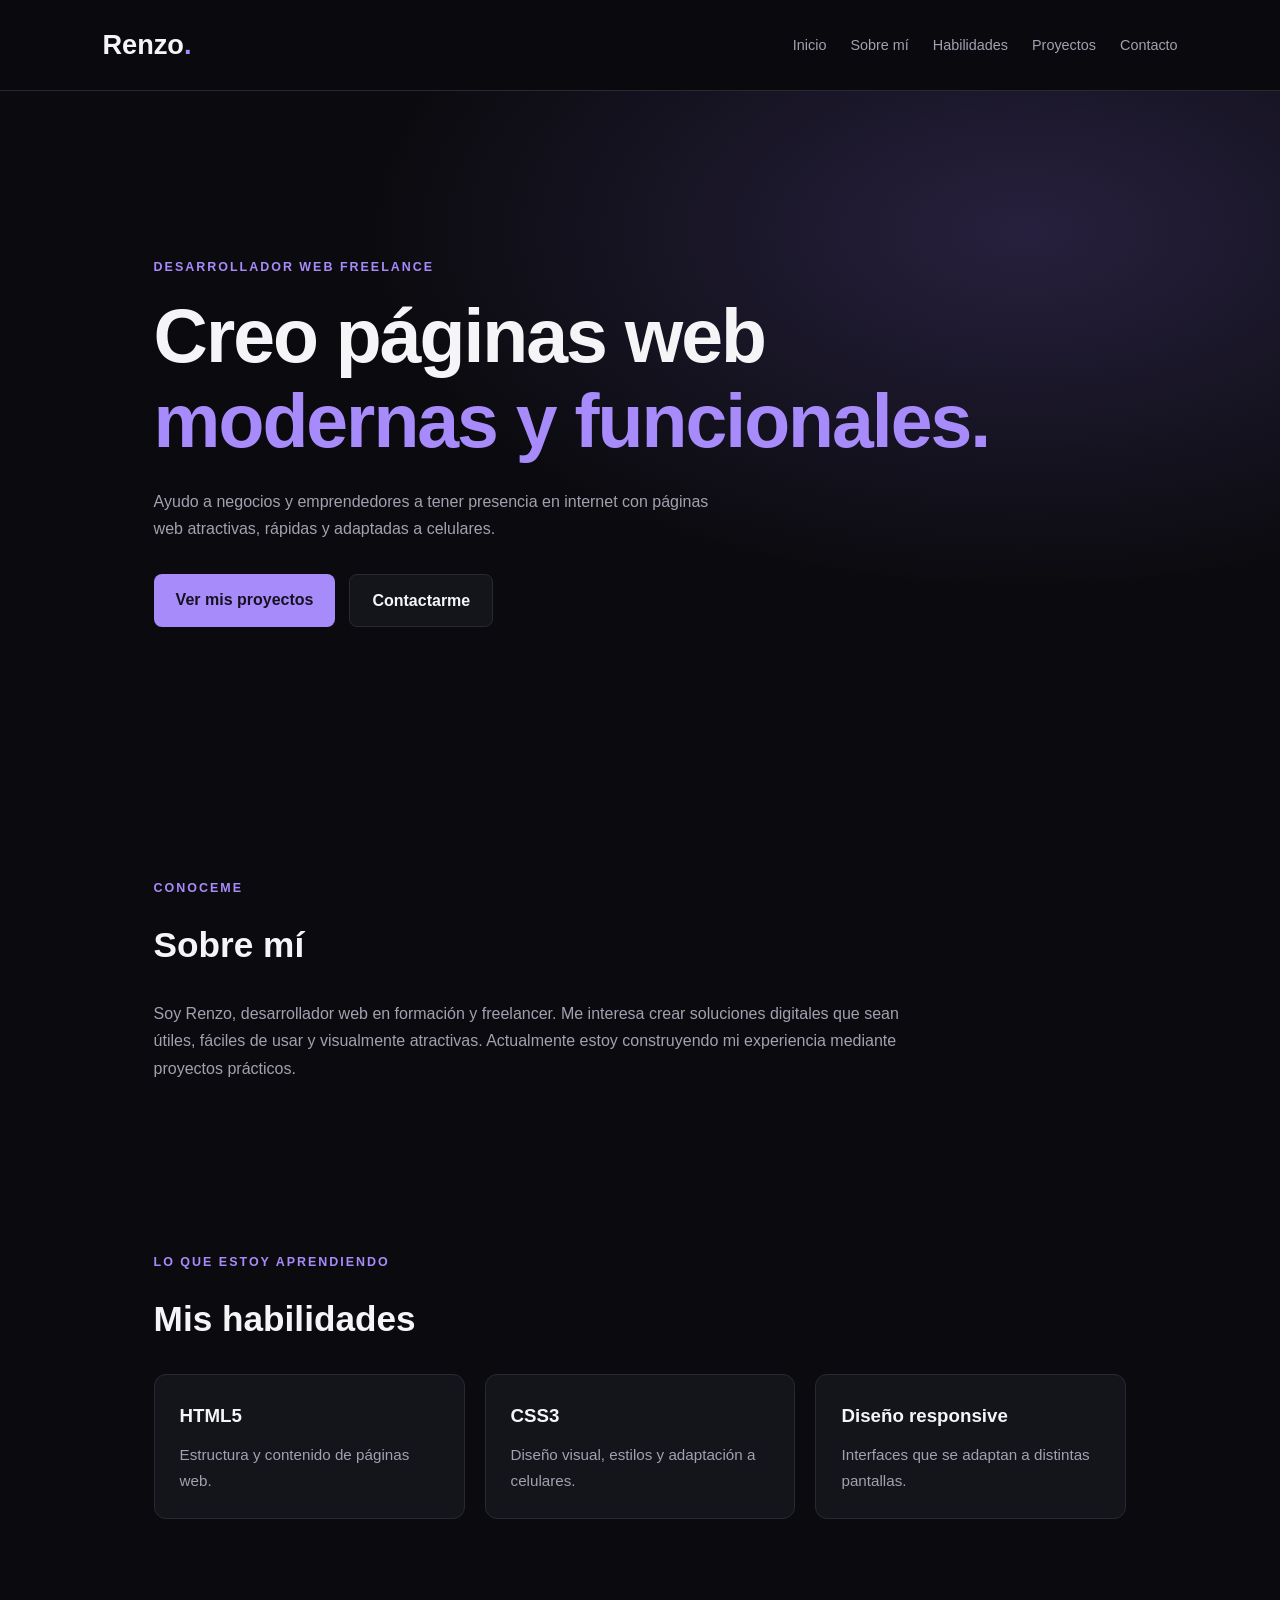
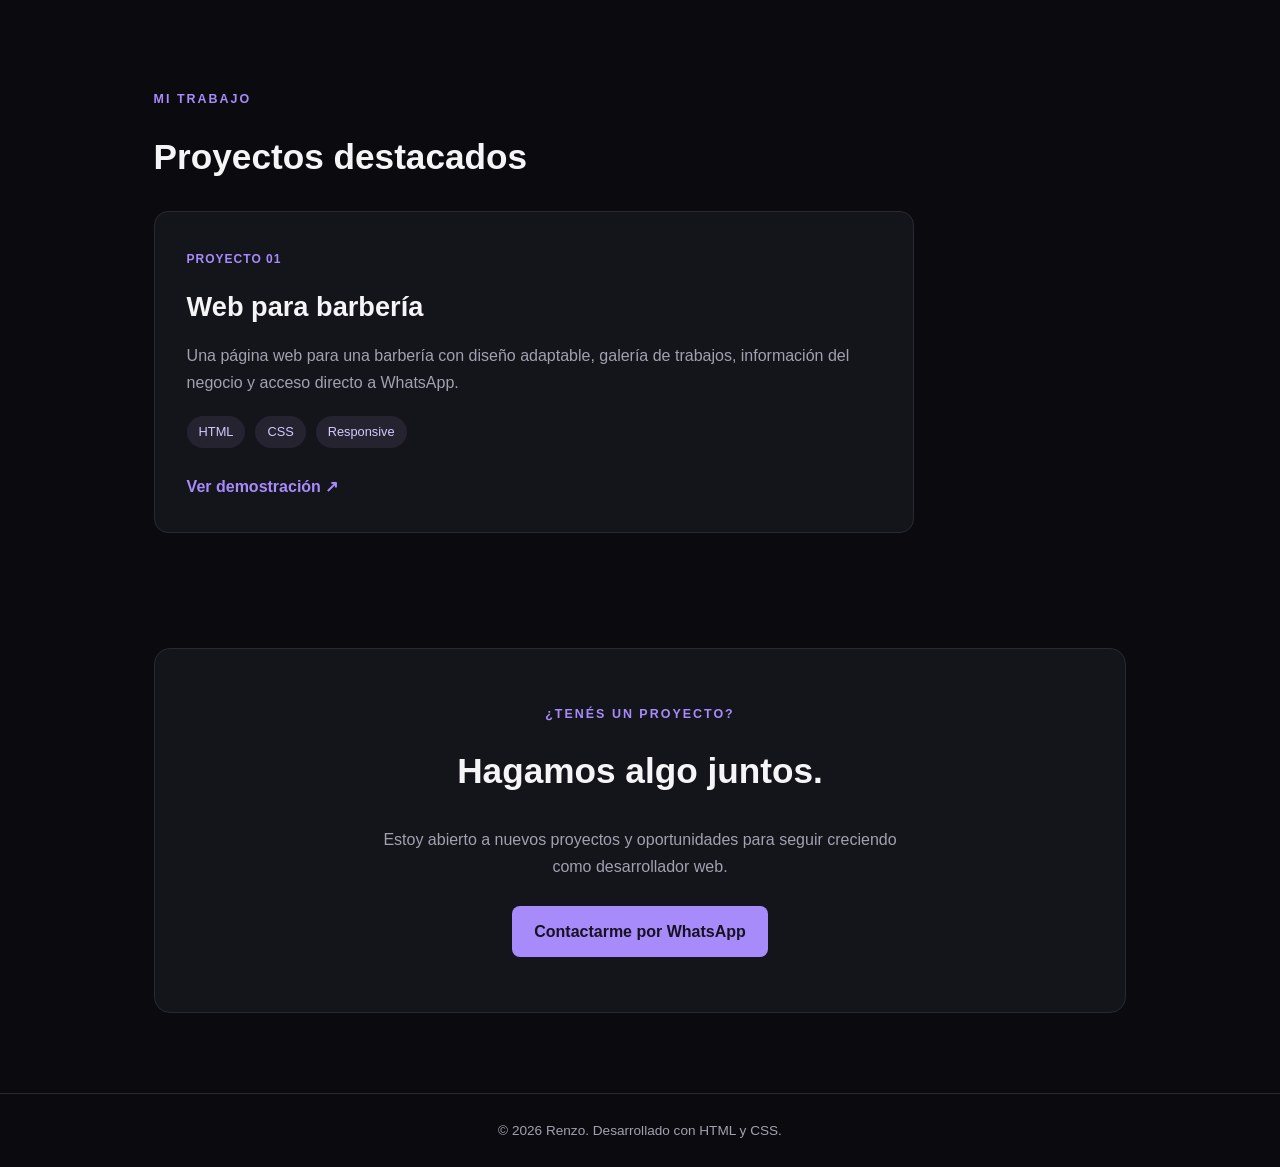
==== index.html @ 4cafae53 "Rename intex.html to index.html" ====
<!DOCTYPE html>
<html lang="es">
<head>
    <meta charset="UTF-8">
    <meta name="viewport" content="width=device-width, initial-scale=1.0">
    <meta name="description" content="Portfolio de Renzo, desarrollador web freelance. Diseño y desarrollo de páginas web modernas.">
    <title>Renzo | Desarrollador Web</title>
    <link rel="stylesheet" href="styles.css">
</head>
<body>

    <header class="header">
        <a href="#inicio" class="logo">Renzo<span>.</span></a>

        <nav>
            <a href="#inicio">Inicio</a>
            <a href="#sobre-mi">Sobre mí</a>
            <a href="#habilidades">Habilidades</a>
            <a href="#proyectos">Proyectos</a>
            <a href="#contacto">Contacto</a>
        </nav>
    </header>

    <main>
        <section class="hero" id="inicio">
            <p class="etiqueta">DESARROLLADOR WEB FREELANCE</p>

            <h1>Creo páginas web<br>
                <span>modernas y funcionales.</span>
            </h1>

            <p class="descripcion">
                Ayudo a negocios y emprendedores a tener presencia
                en internet con páginas web atractivas, rápidas y
                adaptadas a celulares.
            </p>

            <div class="botones">
                <a href="#proyectos" class="btn principal">
                    Ver mis proyectos
                </a>

                <a href="#contacto" class="btn secundario">
                    Contactarme
                </a>
            </div>
        </section>

        <section class="seccion" id="sobre-mi">
            <p class="etiqueta">CONOCEME</p>
            <h2>Sobre mí</h2>

            <p class="texto">
                Soy Renzo, desarrollador web en formación y
                freelancer. Me interesa crear soluciones digitales
                que sean útiles, fáciles de usar y visualmente
                atractivas. Actualmente estoy construyendo mi
                experiencia mediante proyectos prácticos.
            </p>
        </section>

        <section class="seccion" id="habilidades">
            <p class="etiqueta">LO QUE ESTOY APRENDIENDO</p>
            <h2>Mis habilidades</h2>

            <div class="habilidades">
                <article class="tarjeta">
                    <h3>HTML5</h3>
                    <p>Estructura y contenido de páginas web.</p>
                </article>

                <article class="tarjeta">
                    <h3>CSS3</h3>
                    <p>Diseño visual, estilos y adaptación a celulares.</p>
                </article>

                <article class="tarjeta">
                    <h3>Diseño responsive</h3>
                    <p>Interfaces que se adaptan a distintas pantallas.</p>
                </article>
            </div>
        </section>

        <section class="seccion" id="proyectos">
            <p class="etiqueta">MI TRABAJO</p>
            <h2>Proyectos destacados</h2>

            <article class="proyecto">
                <div class="proyecto-info">
                    <span class="numero">PROYECTO 01</span>
                    <h3>Web para barbería</h3>

                    <p>
                        Una página web para una barbería con diseño
                        adaptable, galería de trabajos, información
                        del negocio y acceso directo a WhatsApp.
                    </p>

                    <div class="tecnologias">
                        <span>HTML</span>
                        <span>CSS</span>
                        <span>Responsive</span>
                    </div>

                    <a
                        href="https://srviviani.github.io/barberia-demo/"
                        target="_blank"
                        rel="noopener noreferrer"
                        class="enlace-proyecto"
                    >
                        Ver demostración ↗
                    </a>
                </div>
            </article>
        </section>

        <section class="contacto" id="contacto">
            <p class="etiqueta">¿TENÉS UN PROYECTO?</p>
            <h2>Hagamos algo juntos.</h2>

            <p>
                Estoy abierto a nuevos proyectos y oportunidades
                para seguir creciendo como desarrollador web.
            </p>

            <a
                href="https://wa.me/TU_NUMERO"
                class="btn principal"
                target="_blank"
                rel="noopener noreferrer"
            >
                Contactarme por WhatsApp
            </a>
        </section>
    </main>

    <footer>
        <p>© 2026 Renzo. Desarrollado con HTML y CSS.</p>
    </footer>

</body>
</html>
---- styles.css ----
/* CONFIGURACIÓN GENERAL */
:root {
    --fondo: #0b0b0f;
    --superficie: #14141b;
    --borde: #292933;
    --texto: #f5f5f7;
    --secundario: #a1a1b0;
    --acento: #a78bfa;
}

* {
    margin: 0;
    padding: 0;
    box-sizing: border-box;
}

html {
    scroll-behavior: smooth;
    scroll-padding-top: 90px;
}

body {
    font-family: Arial, Helvetica, sans-serif;
    background: var(--fondo);
    color: var(--texto);
    line-height: 1.7;
}

a {
    color: inherit;
    text-decoration: none;
}

/* ENCABEZADO */
.header {
    display: flex;
    justify-content: space-between;
    align-items: center;
    padding: 22px 8%;
    border-bottom: 1px solid var(--borde);
    background: rgba(11, 11, 15, 0.95);
    position: sticky;
    top: 0;
    z-index: 10;
}

.logo {
    font-size: 1.7rem;
    font-weight: 800;
}

.logo span {
    color: var(--acento);
}

nav {
    display: flex;
    gap: 24px;
}

nav a {
    color: var(--secundario);
    font-size: 0.9rem;
    transition: color 0.2s;
}

nav a:hover {
    color: var(--acento);
}

/* PRESENTACIÓN */
.hero {
    min-height: 78vh;
    display: flex;
    flex-direction: column;
    justify-content: center;
    align-items: flex-start;
    padding: 100px 12%;
    background:
        radial-gradient(
            ellipse at 80% 20%,
            #27203e 0%,
            transparent 45%
        );
}

.etiqueta {
    color: var(--acento);
    font-size: 0.78rem;
    font-weight: bold;
    letter-spacing: 2px;
    margin-bottom: 16px;
}

.hero h1 {
    font-size: clamp(2.5rem, 6vw, 4.7rem);
    line-height: 1.12;
    letter-spacing: -2px;
    margin-bottom: 25px;
}

.hero h1 span {
    color: var(--acento);
}

.descripcion {
    color: var(--secundario);
    max-width: 570px;
    margin-bottom: 32px;
}

/* BOTONES */
.botones {
    display: flex;
    flex-wrap: wrap;
    gap: 14px;
}

.btn {
    display: inline-block;
    padding: 12px 22px;
    border-radius: 8px;
    font-weight: bold;
    transition: transform 0.2s, background 0.2s;
}

.btn:hover {
    transform: translateY(-3px);
}

.principal {
    background: var(--acento);
    color: #171222;
}

.principal:hover {
    background: #b9a5ff;
}

.secundario {
    border: 1px solid var(--borde);
    background: var(--superficie);
}

/* SECCIONES */
.seccion {
    padding: 85px 12%;
}

.seccion h2,
.contacto h2 {
    font-size: 2.2rem;
    margin-bottom: 25px;
}

.texto {
    color: var(--secundario);
    max-width: 760px;
}

/* HABILIDADES */
.habilidades {
    display: grid;
    grid-template-columns: repeat(3, minmax(0, 1fr));
    gap: 20px;
}

.tarjeta {
    background: var(--superficie);
    border: 1px solid var(--borde);
    border-radius: 12px;
    padding: 25px;
    transition: border-color 0.2s, transform 0.2s;
}

.tarjeta:hover {
    border-color: var(--acento);
    transform: translateY(-4px);
}

.tarjeta h3 {
    margin-bottom: 10px;
}

.tarjeta p {
    color: var(--secundario);
    font-size: 0.95rem;
}

/* PROYECTO */
.proyecto {
    background: var(--superficie);
    border: 1px solid var(--borde);
    border-radius: 14px;
    overflow: hidden;
    max-width: 760px;
}

.proyecto-info {
    padding: 32px;
}

.numero {
    color: var(--acento);
    font-size: 0.75rem;
    letter-spacing: 1px;
    font-weight: bold;
}

.proyecto h3 {
    font-size: 1.7rem;
    margin: 12px 0;
}

.proyecto p {
    color: var(--secundario);
    margin-bottom: 20px;
}

.tecnologias {
    display: flex;
    flex-wrap: wrap;
    gap: 10px;
    margin-bottom: 25px;
}

.tecnologias span {
    padding: 5px 12px;
    background: #252330;
    border-radius: 20px;
    color: #d4c8ff;
    font-size: 0.8rem;
}

.enlace-proyecto {
    color: var(--acento);
    font-weight: bold;
}

.enlace-proyecto:hover {
    text-decoration: underline;
}

/* CONTACTO */
.contacto {
    margin: 30px 12% 80px;
    padding: 55px 35px;
    text-align: center;
    border: 1px solid var(--borde);
    border-radius: 16px;
    background: var(--superficie);
}

.contacto p:not(.etiqueta) {
    color: var(--secundario);
    max-width: 550px;
    margin: 0 auto 25px;
}

/* PIE DE PÁGINA */
footer {
    text-align: center;
    padding: 25px;
    border-top: 1px solid var(--borde);
    color: var(--secundario);
    font-size: 0.85rem;
}

/* ADAPTACIÓN A CELULARES */
@media (max-width: 760px) {
    .header {
        flex-direction: column;
        gap: 15px;
        padding: 18px 5%;
    }

    nav {
        justify-content: center;
        flex-wrap: wrap;
        gap: 12px 18px;
    }

    nav a {
        font-size: 0.82rem;
    }

    .hero {
        min-height: 70vh;
        padding: 75px 7%;
    }

    .hero h1 {
        letter-spacing: -1px;
    }

    .seccion {
        padding: 65px 7%;
    }

    .habilidades {
        grid-template-columns: 1fr;
    }

    .contacto {
        margin: 20px 5% 55px;
        padding: 40px 20px;
    }
}
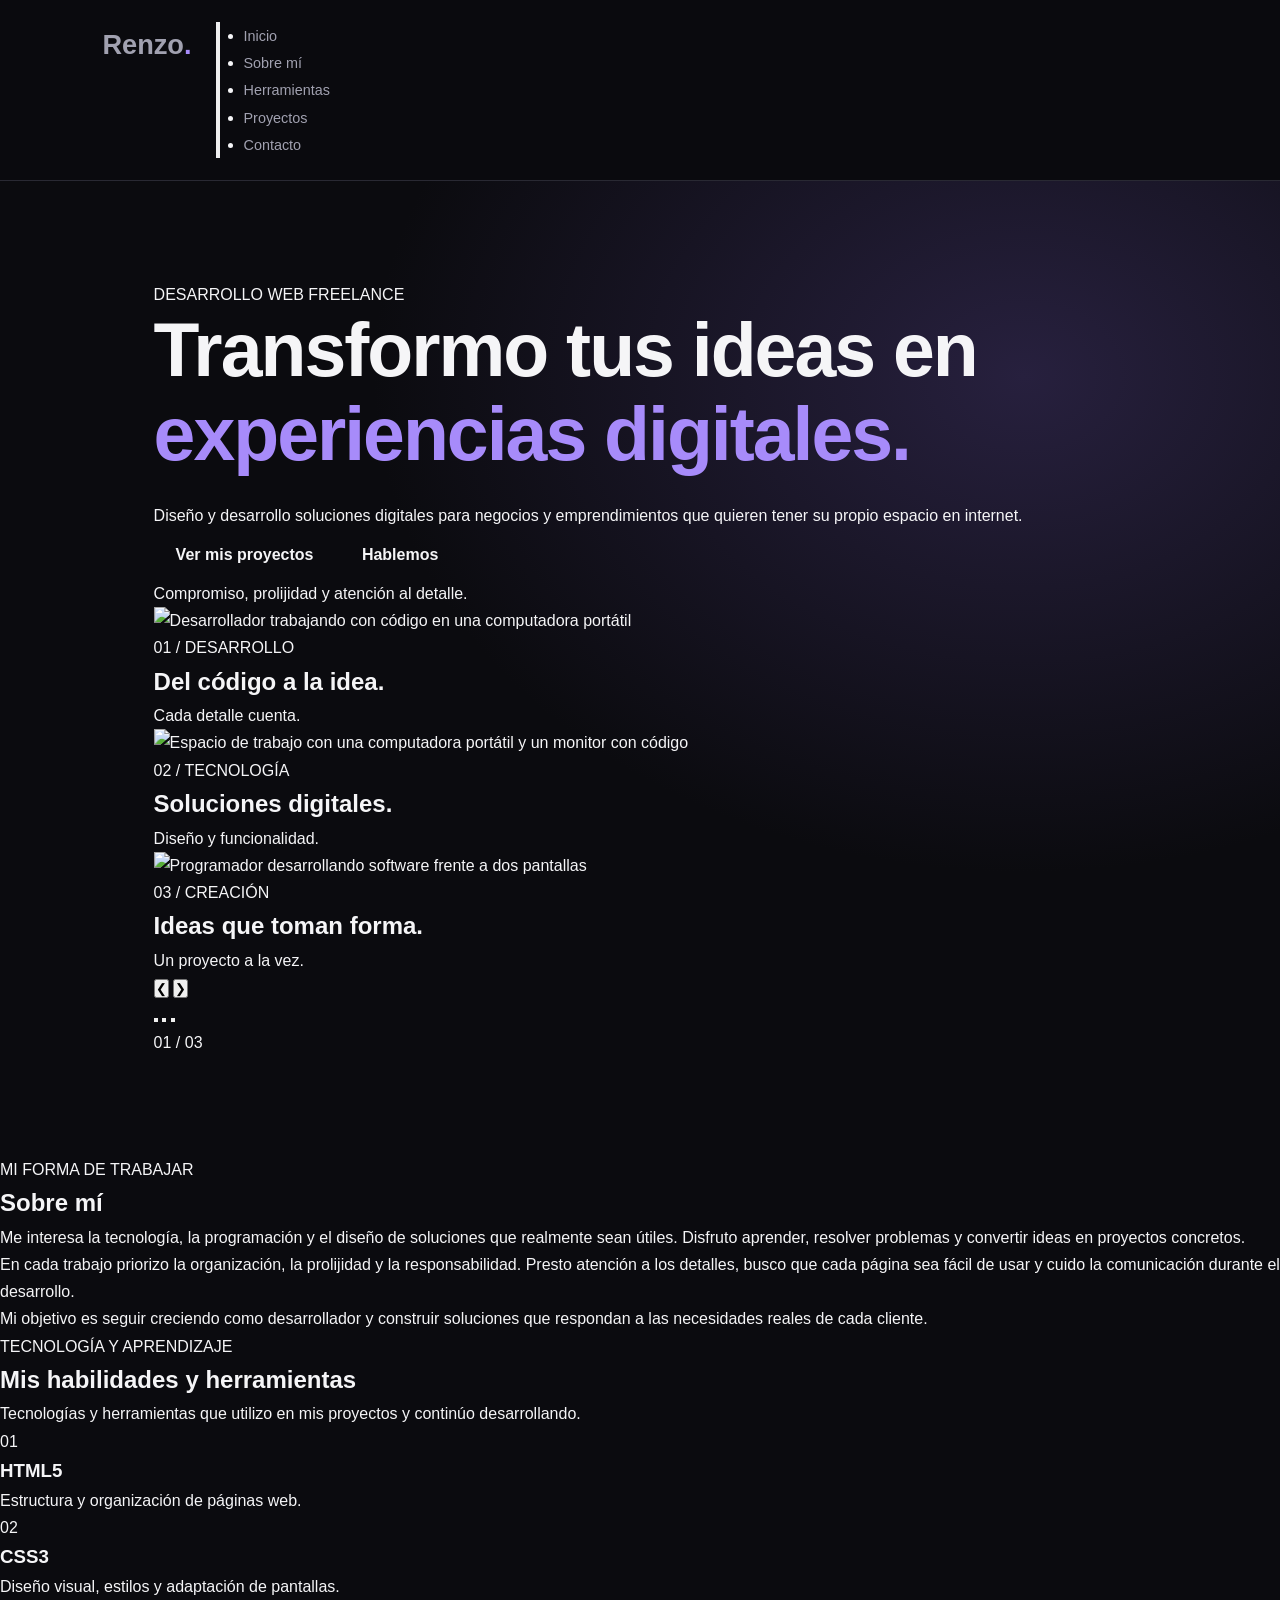
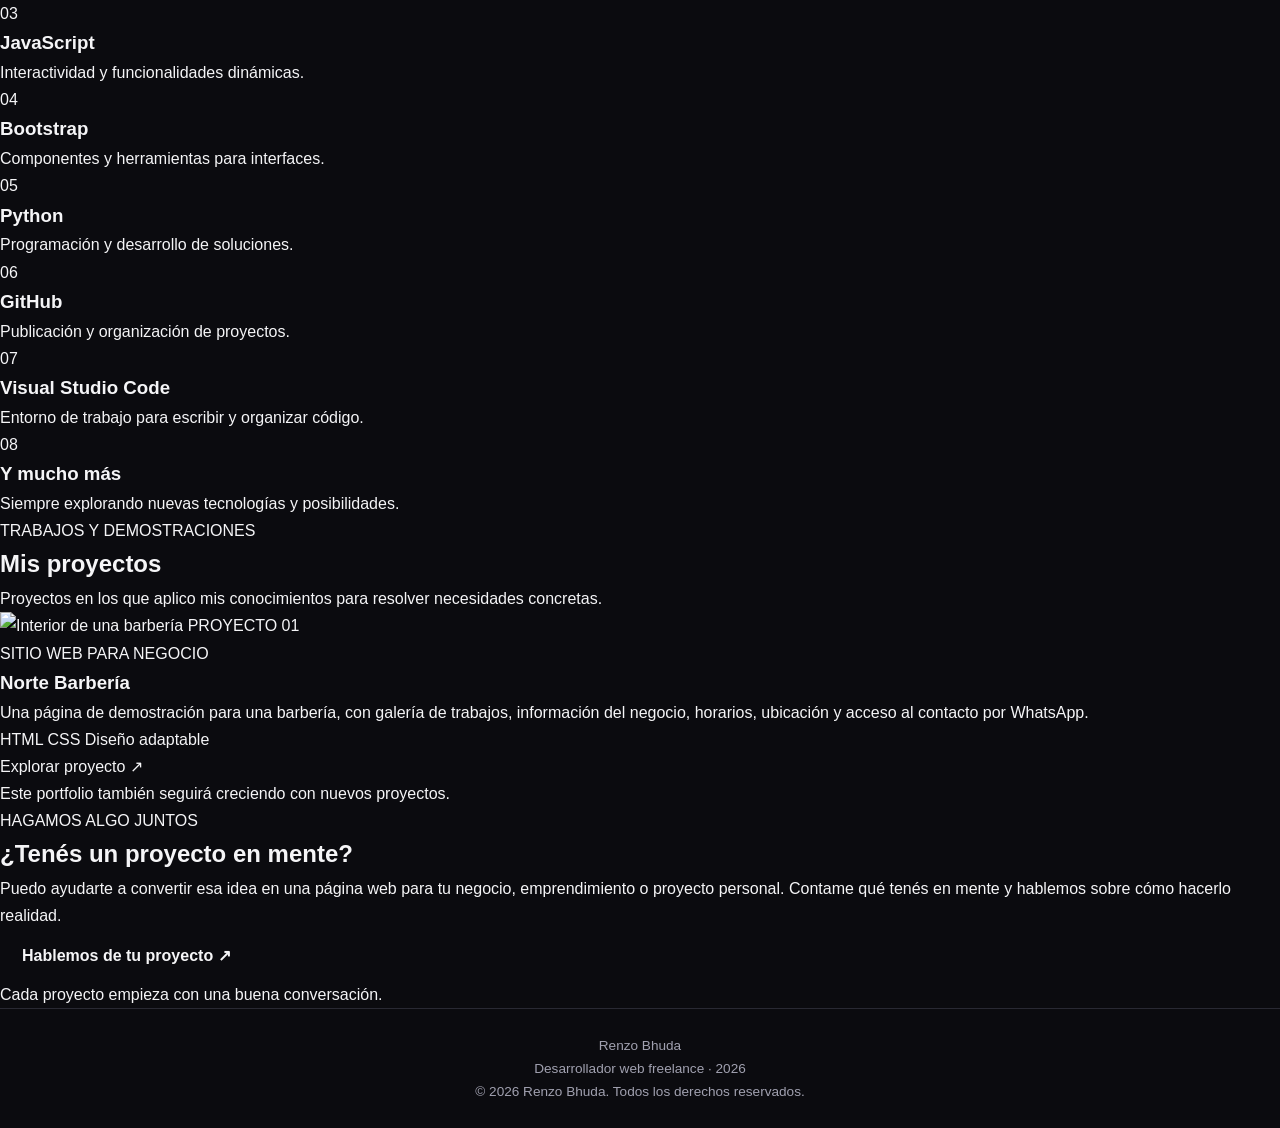
==== commit 11a9ab76: "Revamp portfolio webpage structure and content Updated the structure and content of the portfolio we" ====
--- a/index.html
+++ b/index.html
@@ -1,141 +1,412 @@
- <!DOCTYPE html>
+<!DOCTYPE html>
 <html lang="es">
 <head>
     <meta charset="UTF-8">
     <meta name="viewport" content="width=device-width, initial-scale=1.0">
-    <meta name="description" content="Portfolio de Renzo, desarrollador web freelance. Diseño y desarrollo de páginas web modernas.">
-    <title>Renzo | Desarrollador Web</title>
+
+    <meta name="description" content="Desarrollo web freelance: sitios modernos, funcionales y adaptables para negocios y emprendimientos.">
+
+    <meta name="theme-color" content="#0d1117">
+
+    <title>Renzo. | Desarrollo Web</title>
+
     <link rel="stylesheet" href="styles.css">
+    <script src="script.js" defer></script>
 </head>
+
 <body>
 
+    <!-- ENCABEZADO -->
     <header class="header">
-        <a href="#inicio" class="logo">Renzo<span>.</span></a>
-
-        <nav>
-            <a href="#inicio">Inicio</a>
-            <a href="#sobre-mi">Sobre mí</a>
-            <a href="#habilidades">Habilidades</a>
-            <a href="#proyectos">Proyectos</a>
-            <a href="#contacto">Contacto</a>
+        <nav class="navbar container" aria-label="Navegación principal">
+
+            <a href="#inicio" class="logo" aria-label="Ir al inicio">
+                Renzo<span>.</span>
+            </a>
+
+            <button
+                class="menu-toggle"
+                id="menu-toggle"
+                type="button"
+                aria-label="Abrir menú"
+                aria-expanded="false"
+                aria-controls="nav-links"
+            >
+                <span></span>
+                <span></span>
+                <span></span>
+            </button>
+
+            <ul class="nav-links" id="nav-links">
+                <li><a href="#inicio">Inicio</a></li>
+                <li><a href="#sobre-mi">Sobre mí</a></li>
+                <li><a href="#habilidades">Herramientas</a></li>
+                <li><a href="#proyectos">Proyectos</a></li>
+                <li><a href="#contacto">Contacto</a></li>
+            </ul>
+
         </nav>
     </header>
 
     <main>
-        <section class="hero" id="inicio">
-            <p class="etiqueta">DESARROLLADOR WEB FREELANCE</p>
-
-            <h1>Creo páginas web<br>
-                <span>modernas y funcionales.</span>
-            </h1>
-
-            <p class="descripcion">
-                Ayudo a negocios y emprendedores a tener presencia
-                en internet con páginas web atractivas, rápidas y
-                adaptadas a celulares.
-            </p>
-
-            <div class="botones">
-                <a href="#proyectos" class="btn principal">
-                    Ver mis proyectos
+
+        <!-- PRESENTACIÓN -->
+        <section class="hero container" id="inicio">
+
+            <div class="hero-content">
+                <p class="eyebrow">DESARROLLO WEB FREELANCE</p>
+
+                <h1>
+                    Transformo tus ideas
+                    en <span>experiencias digitales.</span>
+                </h1>
+
+                <p class="hero-description">
+                    Diseño y desarrollo soluciones digitales para
+                    negocios y emprendimientos que quieren tener
+                    su propio espacio en internet.
+                </p>
+
+                <div class="hero-buttons">
+                    <a href="#proyectos" class="btn btn-primary">
+                        Ver mis proyectos
+                    </a>
+
+                    <a href="#contacto" class="btn btn-secondary">
+                        Hablemos
+                    </a>
+                </div>
+
+                <div class="hero-note">
+                    <span class="status-dot"></span>
+                    Compromiso, prolijidad y atención al detalle.
+                </div>
+            </div>
+
+            <!-- CARRUSEL DE PROGRAMACIÓN -->
+            <div
+                class="hero-carousel"
+                id="hero-carousel"
+                role="region"
+                aria-label="Galería de imágenes de desarrollo"
+                aria-roledescription="carrusel"
+            >
+
+                <div class="carousel-track">
+
+                    <article class="carousel-slide is-active">
+                        <img
+                            src="https://www.aixiamo.com/assets/static/images/geo-editorial/codex-workflow-editorial-photo-20260716.webp"
+                            alt="Desarrollador trabajando con código en una computadora portátil"
+                            fetchpriority="high"
+                        >
+
+                        <div class="slide-overlay">
+                            <span class="slide-label">01 / DESARROLLO</span>
+                            <h2>Del código a la idea.</h2>
+                            <p>Cada detalle cuenta.</p>
+                        </div>
+                    </article>
+
+                    <article class="carousel-slide">
+                        <img
+                            src="https://anadatech.com/assets/hero-slide-1.png"
+                            alt="Espacio de trabajo con una computadora portátil y un monitor con código"
+                            loading="lazy"
+                        >
+
+                        <div class="slide-overlay">
+                            <span class="slide-label">02 / TECNOLOGÍA</span>
+                            <h2>Soluciones digitales.</h2>
+                            <p>Diseño y funcionalidad.</p>
+                        </div>
+                    </article>
+
+                    <article class="carousel-slide">
+                        <img
+                            src="https://engineering-technology.brexa.com/img/hatasupo/development-engineer/img_dev_01.jpg"
+                            alt="Programador desarrollando software frente a dos pantallas"
+                            loading="lazy"
+                        >
+
+                        <div class="slide-overlay">
+                            <span class="slide-label">03 / CREACIÓN</span>
+                            <h2>Ideas que toman forma.</h2>
+                            <p>Un proyecto a la vez.</p>
+                        </div>
+                    </article>
+
+                </div>
+
+                <button
+                    class="carousel-arrow carousel-prev"
+                    type="button"
+                    aria-label="Imagen anterior"
+                >
+                    &#10094;
+                </button>
+
+                <button
+                    class="carousel-arrow carousel-next"
+                    type="button"
+                    aria-label="Imagen siguiente"
+                >
+                    &#10095;
+                </button>
+
+                <div class="carousel-bottom">
+                    <div
+                        class="carousel-dots"
+                        aria-label="Seleccionar imagen"
+                    >
+                        <button class="carousel-dot is-active"
+                            type="button"
+                            aria-label="Mostrar imagen 1"
+                            aria-current="true"></button>
+
+                        <button class="carousel-dot"
+                            type="button"
+                            aria-label="Mostrar imagen 2"></button>
+
+                        <button class="carousel-dot"
+                            type="button"
+                            aria-label="Mostrar imagen 3"></button>
+                    </div>
+
+                    <span class="carousel-counter" aria-live="polite">
+                        01 / 03
+                    </span>
+                </div>
+
+            </div>
+
+        </section>
+
+        <!-- SOBRE MÍ -->
+        <section class="section container" id="sobre-mi">
+
+            <div class="section-heading">
+                <p class="eyebrow">MI FORMA DE TRABAJAR</p>
+                <h2>Sobre mí</h2>
+            </div>
+
+            <div class="about-content">
+                <p>
+                    Me interesa la tecnología, la programación y el diseño
+                    de soluciones que realmente sean útiles. Disfruto
+                    aprender, resolver problemas y convertir ideas en
+                    proyectos concretos.
+                </p>
+
+                <p>
+                    En cada trabajo priorizo la organización, la prolijidad
+                    y la responsabilidad. Presto atención a los detalles,
+                    busco que cada página sea fácil de usar y cuido la
+                    comunicación durante el desarrollo.
+                </p>
+
+                <p>
+                    Mi objetivo es seguir creciendo como desarrollador
+                    y construir soluciones que respondan a las necesidades
+                    reales de cada cliente.
+                </p>
+            </div>
+
+        </section>
+
+        <!-- HABILIDADES Y HERRAMIENTAS -->
+        <section class="section section-alt" id="habilidades">
+
+            <div class="container">
+
+                <div class="section-heading">
+                    <p class="eyebrow">TECNOLOGÍA Y APRENDIZAJE</p>
+                    <h2>Mis habilidades y herramientas</h2>
+
+                    <p class="section-description">
+                        Tecnologías y herramientas que utilizo en mis
+                        proyectos y continúo desarrollando.
+                    </p>
+                </div>
+
+                <div class="skills-grid">
+
+                    <article class="skill-card">
+                        <span class="skill-number">01</span>
+                        <h3>HTML5</h3>
+                        <p>Estructura y organización de páginas web.</p>
+                    </article>
+
+                    <article class="skill-card">
+                        <span class="skill-number">02</span>
+                        <h3>CSS3</h3>
+                        <p>Diseño visual, estilos y adaptación de pantallas.</p>
+                    </article>
+
+                    <article class="skill-card">
+                        <span class="skill-number">03</span>
+                        <h3>JavaScript</h3>
+                        <p>Interactividad y funcionalidades dinámicas.</p>
+                    </article>
+
+                    <article class="skill-card">
+                        <span class="skill-number">04</span>
+                        <h3>Bootstrap</h3>
+                        <p>Componentes y herramientas para interfaces.</p>
+                    </article>
+
+                    <article class="skill-card">
+                        <span class="skill-number">05</span>
+                        <h3>Python</h3>
+                        <p>Programación y desarrollo de soluciones.</p>
+                    </article>
+
+                    <article class="skill-card">
+                        <span class="skill-number">06</span>
+                        <h3>GitHub</h3>
+                        <p>Publicación y organización de proyectos.</p>
+                    </article>
+
+                    <article class="skill-card">
+                        <span class="skill-number">07</span>
+                        <h3>Visual Studio Code</h3>
+                        <p>Entorno de trabajo para escribir y organizar código.</p>
+                    </article>
+
+                    <article class="skill-card skill-more">
+                        <span class="skill-number">08</span>
+                        <h3>Y mucho más</h3>
+                        <p>Siempre explorando nuevas tecnologías y posibilidades.</p>
+                    </article>
+
+                </div>
+
+            </div>
+
+        </section>
+
+        <!-- PROYECTOS -->
+        <section class="section container" id="proyectos">
+
+            <div class="section-heading">
+                <p class="eyebrow">TRABAJOS Y DEMOSTRACIONES</p>
+                <h2>Mis proyectos</h2>
+
+                <p class="section-description">
+                    Proyectos en los que aplico mis conocimientos
+                    para resolver necesidades concretas.
+                </p>
+            </div>
+
+            <article class="project-card">
+
+                <a
+                    class="project-image"
+                    href="https://srviviani.github.io/barberia-demo/"
+                    target="_blank"
+                    rel="noopener noreferrer"
+                    aria-label="Visitar el proyecto Norte Barbería"
+                >
+                    <img
+                        src="https://images.unsplash.com/photo-1503951914875-452162b0f3f1?auto=format&fit=crop&w=1200&q=85"
+                        alt="Interior de una barbería"
+                        loading="lazy"
+                    >
+
+                    <span class="project-image-label">
+                        PROYECTO 01
+                    </span>
                 </a>
 
-                <a href="#contacto" class="btn secundario">
-                    Contactarme
-                </a>
-            </div>
-        </section>
-
-        <section class="seccion" id="sobre-mi">
-            <p class="etiqueta">CONOCEME</p>
-            <h2>Sobre mí</h2>
-
-            <p class="texto">
-                Soy Renzo, desarrollador web en formación y
-                freelancer. Me interesa crear soluciones digitales
-                que sean útiles, fáciles de usar y visualmente
-                atractivas. Actualmente estoy construyendo mi
-                experiencia mediante proyectos prácticos.
-            </p>
-        </section>
-
-        <section class="seccion" id="habilidades">
-            <p class="etiqueta">LO QUE ESTOY APRENDIENDO</p>
-            <h2>Mis habilidades</h2>
-
-            <div class="habilidades">
-                <article class="tarjeta">
-                    <h3>HTML5</h3>
-                    <p>Estructura y contenido de páginas web.</p>
-                </article>
-
-                <article class="tarjeta">
-                    <h3>CSS3</h3>
-                    <p>Diseño visual, estilos y adaptación a celulares.</p>
-                </article>
-
-                <article class="tarjeta">
-                    <h3>Diseño responsive</h3>
-                    <p>Interfaces que se adaptan a distintas pantallas.</p>
-                </article>
-            </div>
-        </section>
-
-        <section class="seccion" id="proyectos">
-            <p class="etiqueta">MI TRABAJO</p>
-            <h2>Proyectos destacados</h2>
-
-            <article class="proyecto">
-                <div class="proyecto-info">
-                    <span class="numero">PROYECTO 01</span>
-                    <h3>Web para barbería</h3>
+                <div class="project-content">
+
+                    <p class="project-type">SITIO WEB PARA NEGOCIO</p>
+
+                    <h3>Norte Barbería</h3>
 
                     <p>
-                        Una página web para una barbería con diseño
-                        adaptable, galería de trabajos, información
-                        del negocio y acceso directo a WhatsApp.
+                        Una página de demostración para una barbería,
+                        con galería de trabajos, información del negocio,
+                        horarios, ubicación y acceso al contacto por WhatsApp.
                     </p>
 
-                    <div class="tecnologias">
+                    <div class="project-tags">
                         <span>HTML</span>
                         <span>CSS</span>
-                        <span>Responsive</span>
+                        <span>Diseño adaptable</span>
                     </div>
 
                     <a
+                        class="project-link"
                         href="https://srviviani.github.io/barberia-demo/"
                         target="_blank"
                         rel="noopener noreferrer"
-                        class="enlace-proyecto"
                     >
-                        Ver demostración ↗
+                        Explorar proyecto <span aria-hidden="true">↗</span>
                     </a>
-                </div>
+
+                </div>
+
             </article>
+
+            <p class="projects-note">
+                Este portfolio también seguirá creciendo con nuevos proyectos.
+            </p>
+
         </section>
 
-        <section class="contacto" id="contacto">
-            <p class="etiqueta">¿TENÉS UN PROYECTO?</p>
-            <h2>Hagamos algo juntos.</h2>
-
-            <p>
-                Estoy abierto a nuevos proyectos y oportunidades
-                para seguir creciendo como desarrollador web.
+        <!-- CONTACTO -->
+        <section class="section section-alt" id="contacto">
+
+            <div class="container contact-content">
+
+                <p class="eyebrow">HAGAMOS ALGO JUNTOS</p>
+
+                <h2>¿Tenés un proyecto en mente?</h2>
+
+                <p>
+                    Puedo ayudarte a convertir esa idea en una página web
+                    para tu negocio, emprendimiento o proyecto personal.
+                    Contame qué tenés en mente y hablemos sobre cómo hacerlo realidad.
+                </p>
+
+                <a
+                    class="btn btn-primary contact-button"
+                    href="https://wa.me/5493458415746"
+                    target="_blank"
+                    rel="noopener noreferrer"
+                >
+                    Hablemos de tu proyecto <span aria-hidden="true">↗</span>
+                </a>
+
+                <p class="contact-note">
+                    Cada proyecto empieza con una buena conversación.
+                </p>
+
+            </div>
+
+        </section>
+
+    </main>
+
+    <!-- PIE DE PÁGINA -->
+    <footer class="footer">
+
+        <div class="container footer-content">
+
+            <a href="#inicio" class="footer-brand">
+                Renzo Bhuda
+            </a>
+
+            <p>Desarrollador web freelance · 2026</p>
+
+            <p class="copyright">
+                © <span id="current-year">2026</span>
+                Renzo Bhuda. Todos los derechos reservados.
             </p>
 
-            <a
-                href="https://wa.me/TU_NUMERO"
-                class="btn principal"
-                target="_blank"
-                rel="noopener noreferrer"
-            >
-                Contactarme por WhatsApp
-            </a>
-        </section>
-    </main>
-
-    <footer>
-        <p>© 2026 Renzo. Desarrollado con HTML y CSS.</p>
+        </div>
+
     </footer>
 
 </body>
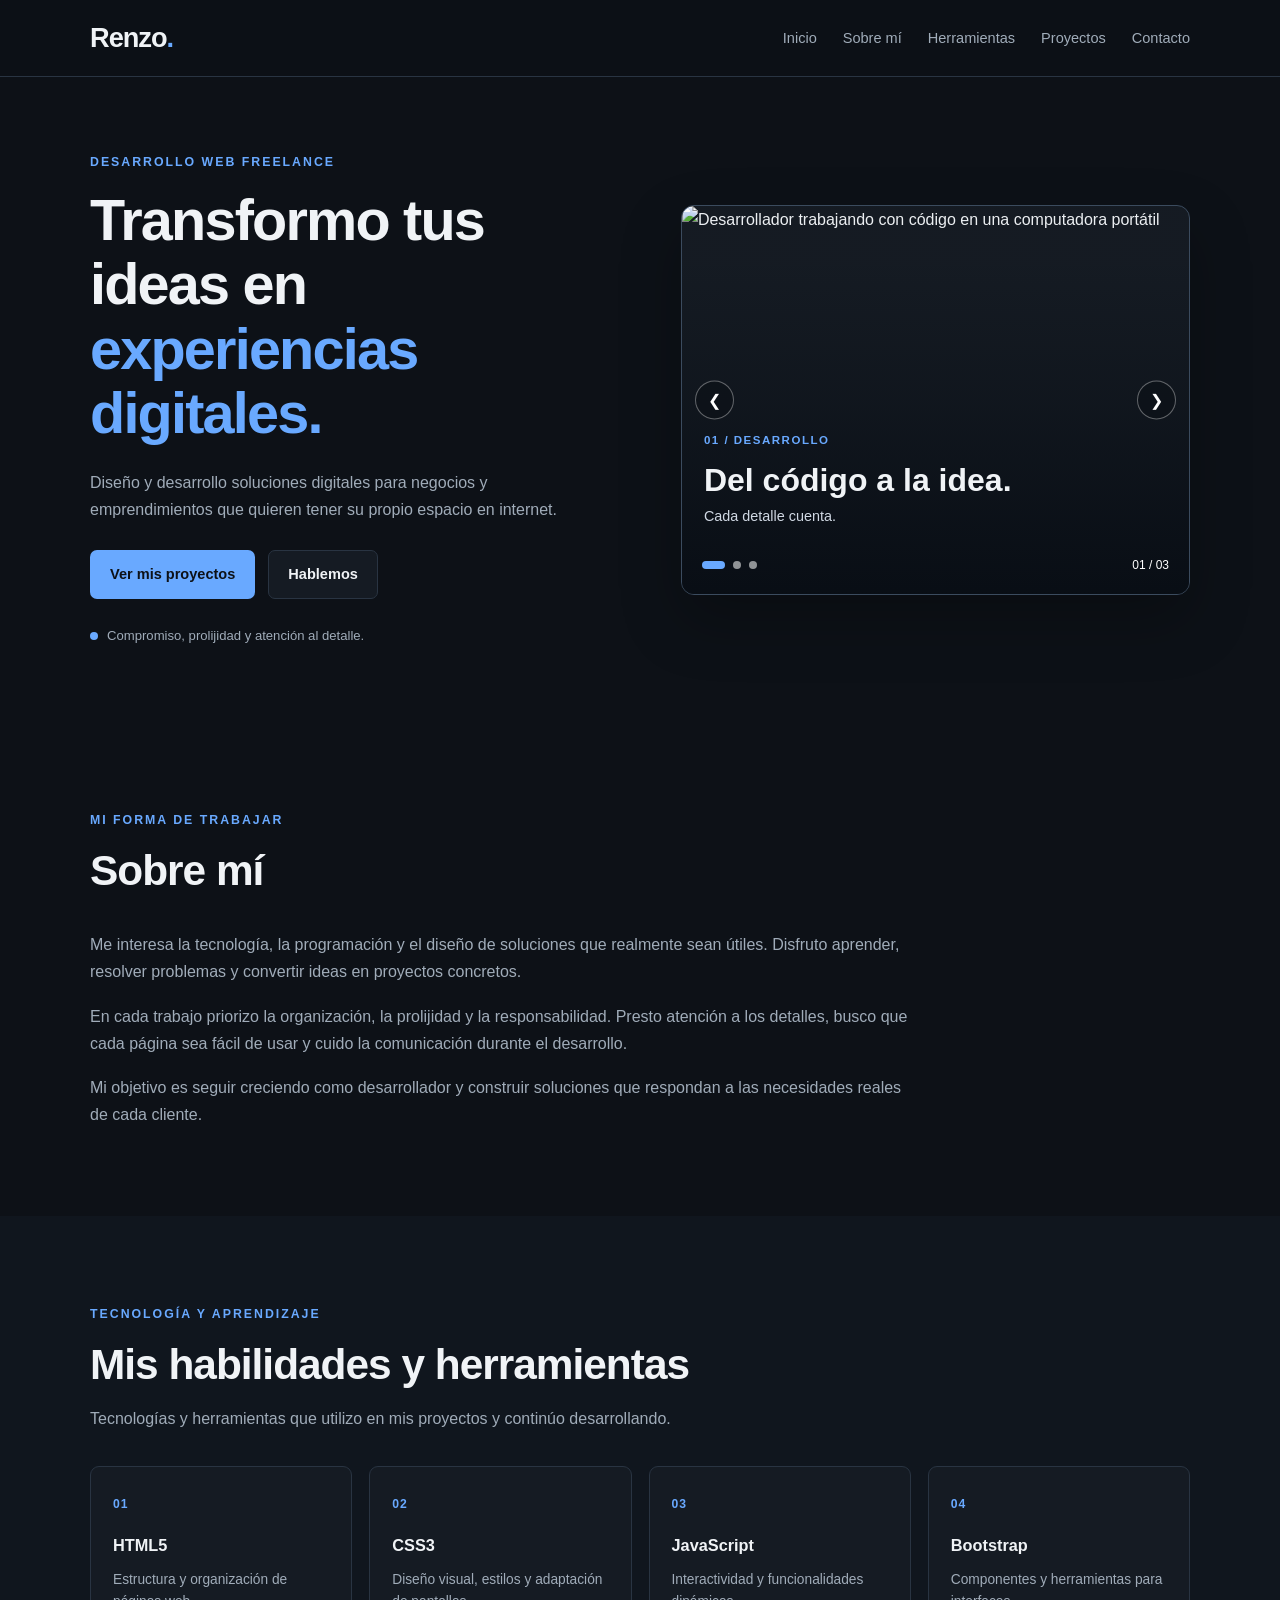
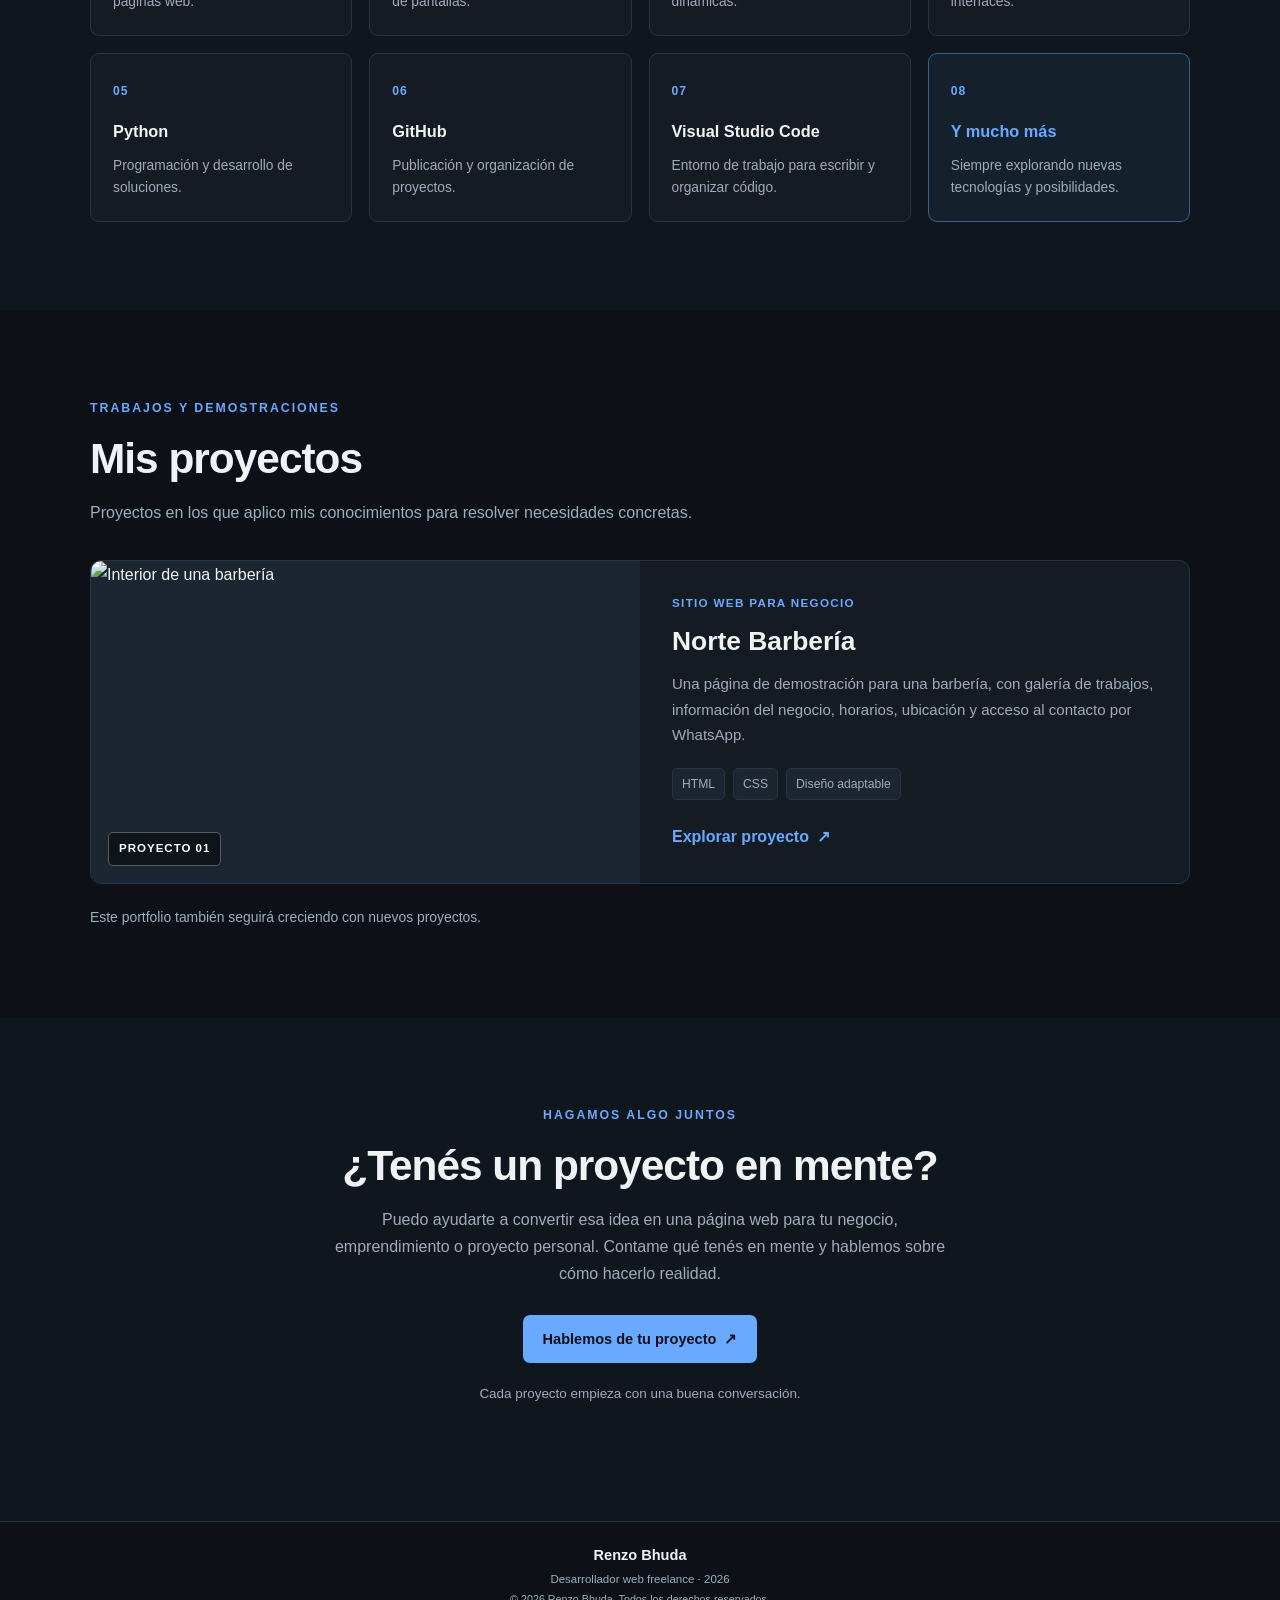
==== commit 63e1d704: "Update index.html" ====
--- a/index.html
+++ b/index.html
@@ -372,7 +372,7 @@
 
                 <a
                     class="btn btn-primary contact-button"
-                    href="https://wa.me/5493458415746"
+                    href="https://wa.me/5493458415059"
                     target="_blank"
                     rel="noopener noreferrer"
                 >
--- a/styles.css
+++ b/styles.css
@@ -1,11 +1,20 @@
-/* CONFIGURACIÓN GENERAL */
+/* =====================================
+   1. CONFIGURACIÓN GENERAL
+===================================== */
+
 :root {
-    --fondo: #0b0b0f;
-    --superficie: #14141b;
-    --borde: #292933;
-    --texto: #f5f5f7;
-    --secundario: #a1a1b0;
-    --acento: #a78bfa;
+    --background: #0d1117;
+    --surface: #151b23;
+    --surface-light: #1c2530;
+    --border: #293442;
+
+    --text: #f0f3f6;
+    --text-muted: #a0acb9;
+
+    --accent: #69a9ff;
+    --accent-hover: #8bbcff;
+
+    --container: 1100px;
 }
 
 * {
@@ -21,9 +30,15 @@
 
 body {
     font-family: Arial, Helvetica, sans-serif;
-    background: var(--fondo);
-    color: var(--texto);
+    background: var(--background);
+    color: var(--text);
     line-height: 1.7;
+}
+
+body,
+button,
+a {
+    -webkit-tap-highlight-color: transparent;
 }
 
 a {
@@ -31,278 +46,826 @@
     text-decoration: none;
 }
 
-/* ENCABEZADO */
+button {
+    font: inherit;
+}
+
+img {
+    display: block;
+    max-width: 100%;
+}
+
+button:focus-visible,
+a:focus-visible {
+    outline: 2px solid var(--accent);
+    outline-offset: 4px;
+}
+
+.container {
+    width: min(var(--container), 90%);
+    margin-inline: auto;
+}
+
+.section {
+    padding: 88px 0;
+}
+
+.section-alt {
+    background: #10161e;
+}
+
+/* =====================================
+   2. ENCABEZADO Y NAVEGACIÓN
+===================================== */
+
 .header {
-    display: flex;
-    justify-content: space-between;
-    align-items: center;
-    padding: 22px 8%;
-    border-bottom: 1px solid var(--borde);
-    background: rgba(11, 11, 15, 0.95);
     position: sticky;
     top: 0;
-    z-index: 10;
+    z-index: 100;
+    background: rgba(13, 17, 23, 0.96);
+    border-bottom: 1px solid var(--border);
+    backdrop-filter: blur(14px);
+}
+
+.navbar {
+    min-height: 76px;
+    display: flex;
+    align-items: center;
+    justify-content: space-between;
+    gap: 25px;
 }
 
 .logo {
     font-size: 1.7rem;
     font-weight: 800;
+    letter-spacing: -1px;
 }
 
 .logo span {
-    color: var(--acento);
-}
-
-nav {
+    color: var(--accent);
+}
+
+.nav-links {
     display: flex;
-    gap: 24px;
-}
-
-nav a {
-    color: var(--secundario);
+    align-items: center;
+    gap: 26px;
+    list-style: none;
+}
+
+.nav-links a {
+    color: var(--text-muted);
+    font-size: 0.91rem;
+    transition: color 0.2s ease;
+}
+
+.nav-links a:hover {
+    color: var(--accent);
+}
+
+.menu-toggle {
+    display: none;
+    width: 42px;
+    height: 42px;
+    border: 1px solid var(--border);
+    border-radius: 7px;
+    background: var(--surface);
+    cursor: pointer;
+}
+
+.menu-toggle span {
+    display: block;
+    width: 19px;
+    height: 2px;
+    margin: 4px auto;
+    background: var(--text);
+    transition: transform 0.2s ease;
+}
+
+.menu-toggle[aria-expanded="true"] span:first-child {
+    transform: translateY(6px) rotate(45deg);
+}
+
+.menu-toggle[aria-expanded="true"] span:nth-child(2) {
+    opacity: 0;
+}
+
+.menu-toggle[aria-expanded="true"] span:last-child {
+    transform: translateY(-6px) rotate(-45deg);
+}
+
+/* =====================================
+   3. PRESENTACIÓN PRINCIPAL
+===================================== */
+
+.hero {
+    min-height: 590px;
+    padding-top: 75px;
+    padding-bottom: 75px;
+
+    display: grid;
+    grid-template-columns: 1fr 0.95fr;
+    align-items: center;
+    gap: 55px;
+}
+
+.eyebrow {
+    margin-bottom: 15px;
+    color: var(--accent);
+    font-size: 0.77rem;
+    font-weight: 700;
+    letter-spacing: 2px;
+}
+
+.hero h1 {
+    max-width: 590px;
+    margin-bottom: 23px;
+    font-size: clamp(2.5rem, 4.5vw, 3.8rem);
+    line-height: 1.12;
+    letter-spacing: -1.8px;
+}
+
+.hero h1 span {
+    color: var(--accent);
+}
+
+.hero-description {
+    max-width: 520px;
+    margin-bottom: 27px;
+    color: var(--text-muted);
+    font-size: 1rem;
+}
+
+.hero-buttons {
+    display: flex;
+    flex-wrap: wrap;
+    gap: 13px;
+}
+
+.btn {
+    display: inline-flex;
+    align-items: center;
+    justify-content: center;
+    gap: 8px;
+
+    min-height: 46px;
+    padding: 11px 19px;
+
+    border: 1px solid transparent;
+    border-radius: 7px;
+
+    font-size: 0.91rem;
+    font-weight: 700;
+    text-align: center;
+
+    cursor: pointer;
+    transition:
+        background-color 0.2s ease,
+        border-color 0.2s ease,
+        transform 0.2s ease;
+}
+
+.btn:hover {
+    transform: translateY(-2px);
+}
+
+.btn-primary {
+    background: var(--accent);
+    color: #0d1117;
+}
+
+.btn-primary:hover {
+    background: var(--accent-hover);
+}
+
+.btn-secondary {
+    background: var(--surface);
+    border-color: var(--border);
+    color: var(--text);
+}
+
+.btn-secondary:hover {
+    border-color: var(--accent);
+}
+
+.hero-note {
+    display: flex;
+    align-items: center;
+    gap: 9px;
+    margin-top: 26px;
+    color: var(--text-muted);
+    font-size: 0.82rem;
+}
+
+.status-dot {
+    width: 8px;
+    height: 8px;
+    flex-shrink: 0;
+    border-radius: 50%;
+    background: var(--accent);
+}
+
+/* =====================================
+   4. CARRUSEL DE IMÁGENES
+===================================== */
+
+.hero-carousel {
+    position: relative;
+    min-width: 0;
+    height: 390px;
+    overflow: hidden;
+
+    border: 1px solid #3b4b5e;
+    border-radius: 13px;
+    background: var(--surface);
+
+    box-shadow: 0 25px 60px rgba(0, 0, 0, 0.25);
+}
+
+.carousel-track {
+    position: relative;
+    width: 100%;
+    height: 100%;
+}
+
+.carousel-slide {
+    position: absolute;
+    inset: 0;
+
+    opacity: 0;
+    visibility: hidden;
+    pointer-events: none;
+
+    transition: opacity 0.6s ease;
+}
+
+.carousel-slide.is-active {
+    opacity: 1;
+    visibility: visible;
+    pointer-events: auto;
+}
+
+.carousel-slide img {
+    width: 100%;
+    height: 100%;
+    object-fit: cover;
+    object-position: center;
+}
+
+.carousel-slide::after {
+    content: "";
+    position: absolute;
+    inset: 0;
+
+    background: linear-gradient(
+        180deg,
+        rgba(8, 13, 20, 0.02) 15%,
+        rgba(8, 13, 20, 0.35) 50%,
+        rgba(8, 13, 20, 0.94) 100%
+    );
+}
+
+.slide-overlay {
+    position: absolute;
+    z-index: 2;
+    right: 22px;
+    bottom: 65px;
+    left: 22px;
+}
+
+.slide-label {
+    display: inline-block;
+    margin-bottom: 10px;
+    color: var(--accent);
+    font-size: 0.72rem;
+    font-weight: 700;
+    letter-spacing: 1.5px;
+}
+
+.slide-overlay h2 {
+    margin-bottom: 5px;
+    font-size: clamp(1.45rem, 2.5vw, 2rem);
+    line-height: 1.2;
+}
+
+.slide-overlay p {
+    color: #d0d8e3;
     font-size: 0.9rem;
-    transition: color 0.2s;
-}
-
-nav a:hover {
-    color: var(--acento);
-}
-
-/* PRESENTACIÓN */
-.hero {
-    min-height: 78vh;
+}
+
+.carousel-arrow {
+    position: absolute;
+    z-index: 4;
+    top: 50%;
+    transform: translateY(-50%);
+
+    width: 39px;
+    height: 39px;
+
+    display: grid;
+    place-items: center;
+
+    border: 1px solid rgba(255, 255, 255, 0.35);
+    border-radius: 50%;
+
+    background: rgba(13, 17, 23, 0.65);
+    color: white;
+
+    cursor: pointer;
+    transition: background 0.2s ease;
+}
+
+.carousel-arrow:hover {
+    background: var(--accent);
+    color: #0d1117;
+}
+
+.carousel-prev {
+    left: 13px;
+}
+
+.carousel-next {
+    right: 13px;
+}
+
+.carousel-bottom {
+    position: absolute;
+    z-index: 4;
+    right: 20px;
+    bottom: 18px;
+    left: 20px;
+
+    display: flex;
+    align-items: center;
+    justify-content: space-between;
+    gap: 15px;
+}
+
+.carousel-dots {
+    display: flex;
+    align-items: center;
+    gap: 8px;
+}
+
+.carousel-dot {
+    width: 8px;
+    height: 8px;
+    padding: 0;
+
+    border: 0;
+    border-radius: 50%;
+    background: rgba(255, 255, 255, 0.55);
+
+    cursor: pointer;
+    transition:
+        width 0.2s ease,
+        background 0.2s ease;
+}
+
+.carousel-dot.is-active {
+    width: 23px;
+    border-radius: 8px;
+    background: var(--accent);
+}
+
+.carousel-counter {
+    color: #fff;
+    font-size: 0.75rem;
+    font-variant-numeric: tabular-nums;
+}
+
+/* =====================================
+   5. TÍTULOS Y SOBRE MÍ
+===================================== */
+
+.section-heading {
+    margin-bottom: 34px;
+}
+
+.section-heading h2,
+.contact-content h2 {
+    margin-bottom: 14px;
+    font-size: clamp(2rem, 4vw, 2.65rem);
+    line-height: 1.2;
+    letter-spacing: -1px;
+}
+
+.section-description {
+    max-width: 630px;
+    color: var(--text-muted);
+}
+
+.about-content {
+    max-width: 820px;
+    color: var(--text-muted);
+}
+
+.about-content p + p {
+    margin-top: 17px;
+}
+
+/* =====================================
+   6. HABILIDADES Y HERRAMIENTAS
+===================================== */
+
+.skills-grid {
+    display: grid;
+    grid-template-columns: repeat(4, minmax(0, 1fr));
+    gap: 17px;
+}
+
+.skill-card {
+    min-width: 0;
+    padding: 22px;
+
+    background: var(--surface);
+    border: 1px solid var(--border);
+    border-radius: 9px;
+
+    transition:
+        transform 0.2s ease,
+        border-color 0.2s ease;
+}
+
+.skill-card:hover {
+    transform: translateY(-3px);
+    border-color: var(--accent);
+}
+
+.skill-number {
+    display: inline-block;
+    margin-bottom: 17px;
+    color: var(--accent);
+    font-size: 0.76rem;
+    font-weight: 700;
+    letter-spacing: 1px;
+}
+
+.skill-card h3 {
+    margin-bottom: 9px;
+    font-size: 1.02rem;
+    overflow-wrap: anywhere;
+}
+
+.skill-card p {
+    color: var(--text-muted);
+    font-size: 0.86rem;
+    line-height: 1.6;
+}
+
+.skill-more {
+    background: rgba(105, 169, 255, 0.07);
+    border-color: rgba(105, 169, 255, 0.45);
+}
+
+.skill-more h3 {
+    color: var(--accent);
+}
+
+/* =====================================
+   7. PROYECTOS
+===================================== */
+
+.project-card {
+    display: grid;
+    grid-template-columns: 1fr 1fr;
+    align-items: stretch;
+
+    overflow: hidden;
+    background: var(--surface);
+    border: 1px solid var(--border);
+    border-radius: 11px;
+}
+
+.project-image {
+    position: relative;
+    min-height: 310px;
+    overflow: hidden;
+    background: var(--surface-light);
+}
+
+.project-image img {
+    width: 100%;
+    height: 100%;
+    min-height: 310px;
+    object-fit: cover;
+    transition: transform 0.4s ease;
+}
+
+.project-image:hover img {
+    transform: scale(1.04);
+}
+
+.project-image-label {
+    position: absolute;
+    bottom: 17px;
+    left: 17px;
+
+    padding: 6px 10px;
+    border: 1px solid rgba(255, 255, 255, 0.3);
+    border-radius: 5px;
+
+    background: rgba(13, 17, 23, 0.8);
+    color: #fff;
+    font-size: 0.72rem;
+    font-weight: 700;
+    letter-spacing: 1px;
+}
+
+.project-content {
+    padding: 32px;
+    align-self: center;
+}
+
+.project-type {
+    margin-bottom: 12px;
+    color: var(--accent);
+    font-size: 0.73rem;
+    font-weight: 700;
+    letter-spacing: 1.3px;
+}
+
+.project-content h3 {
+    margin-bottom: 13px;
+    font-size: 1.65rem;
+    line-height: 1.25;
+}
+
+.project-content > p:not(.project-type) {
+    margin-bottom: 20px;
+    color: var(--text-muted);
+    font-size: 0.94rem;
+}
+
+.project-tags {
+    display: flex;
+    flex-wrap: wrap;
+    gap: 8px;
+    margin-bottom: 23px;
+}
+
+.project-tags span {
+    padding: 5px 9px;
+    border: 1px solid var(--border);
+    border-radius: 5px;
+    background: var(--surface-light);
+    color: var(--text-muted);
+    font-size: 0.76rem;
+}
+
+.project-link {
+    display: inline-flex;
+    align-items: center;
+    gap: 8px;
+    color: var(--accent);
+    font-weight: 700;
+}
+
+.project-link:hover {
+    text-decoration: underline;
+}
+
+.project-link span {
+    transition: transform 0.2s ease;
+}
+
+.project-link:hover span {
+    transform: translate(3px, -3px);
+}
+
+.projects-note {
+    margin-top: 22px;
+    color: var(--text-muted);
+    font-size: 0.87rem;
+}
+
+/* =====================================
+   8. CONTACTO
+===================================== */
+
+.contact-content {
+    max-width: 750px;
+    text-align: center;
+}
+
+.contact-content > p:not(.eyebrow) {
+    max-width: 620px;
+    margin: 0 auto 27px;
+    color: var(--text-muted);
+}
+
+.contact-button {
+    margin-bottom: 20px;
+}
+
+.contact-note {
+    font-size: 0.84rem;
+}
+
+/* =====================================
+   9. PIE DE PÁGINA COMPACTO
+===================================== */
+
+.footer {
+    padding: 21px 0;
+    border-top: 1px solid var(--border);
+}
+
+.footer-content {
     display: flex;
     flex-direction: column;
-    justify-content: center;
-    align-items: flex-start;
-    padding: 100px 12%;
-    background:
-        radial-gradient(
-            ellipse at 80% 20%,
-            #27203e 0%,
-            transparent 45%
-        );
-}
-
-.etiqueta {
-    color: var(--acento);
-    font-size: 0.78rem;
-    font-weight: bold;
-    letter-spacing: 2px;
-    margin-bottom: 16px;
-}
-
-.hero h1 {
-    font-size: clamp(2.5rem, 6vw, 4.7rem);
-    line-height: 1.12;
-    letter-spacing: -2px;
-    margin-bottom: 25px;
-}
-
-.hero h1 span {
-    color: var(--acento);
-}
-
-.descripcion {
-    color: var(--secundario);
-    max-width: 570px;
-    margin-bottom: 32px;
-}
-
-/* BOTONES */
-.botones {
-    display: flex;
-    flex-wrap: wrap;
-    gap: 14px;
-}
-
-.btn {
-    display: inline-block;
-    padding: 12px 22px;
-    border-radius: 8px;
-    font-weight: bold;
-    transition: transform 0.2s, background 0.2s;
-}
-
-.btn:hover {
-    transform: translateY(-3px);
-}
-
-.principal {
-    background: var(--acento);
-    color: #171222;
-}
-
-.principal:hover {
-    background: #b9a5ff;
-}
-
-.secundario {
-    border: 1px solid var(--borde);
-    background: var(--superficie);
-}
-
-/* SECCIONES */
-.seccion {
-    padding: 85px 12%;
-}
-
-.seccion h2,
-.contacto h2 {
-    font-size: 2.2rem;
-    margin-bottom: 25px;
-}
-
-.texto {
-    color: var(--secundario);
-    max-width: 760px;
-}
-
-/* HABILIDADES */
-.habilidades {
-    display: grid;
-    grid-template-columns: repeat(3, minmax(0, 1fr));
-    gap: 20px;
-}
-
-.tarjeta {
-    background: var(--superficie);
-    border: 1px solid var(--borde);
-    border-radius: 12px;
-    padding: 25px;
-    transition: border-color 0.2s, transform 0.2s;
-}
-
-.tarjeta:hover {
-    border-color: var(--acento);
-    transform: translateY(-4px);
-}
-
-.tarjeta h3 {
-    margin-bottom: 10px;
-}
-
-.tarjeta p {
-    color: var(--secundario);
-    font-size: 0.95rem;
-}
-
-/* PROYECTO */
-.proyecto {
-    background: var(--superficie);
-    border: 1px solid var(--borde);
-    border-radius: 14px;
-    overflow: hidden;
-    max-width: 760px;
-}
-
-.proyecto-info {
-    padding: 32px;
-}
-
-.numero {
-    color: var(--acento);
-    font-size: 0.75rem;
-    letter-spacing: 1px;
-    font-weight: bold;
-}
-
-.proyecto h3 {
-    font-size: 1.7rem;
-    margin: 12px 0;
-}
-
-.proyecto p {
-    color: var(--secundario);
-    margin-bottom: 20px;
-}
-
-.tecnologias {
-    display: flex;
-    flex-wrap: wrap;
-    gap: 10px;
-    margin-bottom: 25px;
-}
-
-.tecnologias span {
-    padding: 5px 12px;
-    background: #252330;
-    border-radius: 20px;
-    color: #d4c8ff;
-    font-size: 0.8rem;
-}
-
-.enlace-proyecto {
-    color: var(--acento);
-    font-weight: bold;
-}
-
-.enlace-proyecto:hover {
-    text-decoration: underline;
-}
-
-/* CONTACTO */
-.contacto {
-    margin: 30px 12% 80px;
-    padding: 55px 35px;
+    align-items: center;
+    gap: 3px;
     text-align: center;
-    border: 1px solid var(--borde);
-    border-radius: 16px;
-    background: var(--superficie);
-}
-
-.contacto p:not(.etiqueta) {
-    color: var(--secundario);
-    max-width: 550px;
-    margin: 0 auto 25px;
-}
-
-/* PIE DE PÁGINA */
-footer {
-    text-align: center;
-    padding: 25px;
-    border-top: 1px solid var(--borde);
-    color: var(--secundario);
-    font-size: 0.85rem;
-}
-
-/* ADAPTACIÓN A CELULARES */
-@media (max-width: 760px) {
-    .header {
+}
+
+.footer-brand {
+    font-size: 0.91rem;
+    font-weight: 700;
+}
+
+.footer-content > p {
+    color: var(--text-muted);
+    font-size: 0.72rem;
+    line-height: 1.5;
+}
+
+.footer-content .copyright {
+    font-size: 0.67rem;
+}
+
+/* =====================================
+   10. TABLETS
+===================================== */
+
+@media (max-width: 900px) {
+
+    .hero {
+        grid-template-columns: 1fr 0.9fr;
+        gap: 28px;
+    }
+
+    .hero-carousel {
+        height: 350px;
+    }
+
+    .skills-grid {
+        grid-template-columns: repeat(2, minmax(0, 1fr));
+    }
+
+    .project-content {
+        padding: 24px;
+    }
+
+    .nav-links {
+        gap: 17px;
+    }
+}
+
+/* =====================================
+   11. CELULARES
+===================================== */
+
+@media (max-width: 680px) {
+
+    html {
+        scroll-padding-top: 80px;
+    }
+
+    .container {
+        width: 91%;
+    }
+
+    .navbar {
+        min-height: 68px;
+    }
+
+    .menu-toggle {
+        display: block;
+    }
+
+    .nav-links {
+        position: absolute;
+        top: calc(100% + 1px);
+        left: 0;
+        right: 0;
+
+        display: none;
         flex-direction: column;
-        gap: 15px;
-        padding: 18px 5%;
-    }
-
-    nav {
-        justify-content: center;
-        flex-wrap: wrap;
-        gap: 12px 18px;
-    }
-
-    nav a {
-        font-size: 0.82rem;
+        align-items: stretch;
+        gap: 0;
+
+        padding: 10px 4.5% 17px;
+        border-bottom: 1px solid var(--border);
+
+        background: var(--background);
+    }
+
+    .nav-links.is-open {
+        display: flex;
+    }
+
+    .nav-links a {
+        display: block;
+        padding: 11px 0;
     }
 
     .hero {
-        min-height: 70vh;
-        padding: 75px 7%;
+        min-height: auto;
+        grid-template-columns: 1fr;
+        gap: 34px;
+        padding-top: 58px;
+        padding-bottom: 58px;
     }
 
     .hero h1 {
-        letter-spacing: -1px;
-    }
-
-    .seccion {
-        padding: 65px 7%;
-    }
-
-    .habilidades {
+        font-size: clamp(2.45rem, 9vw, 3.3rem);
+        letter-spacing: -1.2px;
+    }
+
+    .hero-description {
+        font-size: 0.95rem;
+    }
+
+    .hero-carousel {
+        height: 350px;
+    }
+
+    .section {
+        padding: 65px 0;
+    }
+
+    .section-heading h2,
+    .contact-content h2 {
+        font-size: 2rem;
+    }
+
+    .project-card {
         grid-template-columns: 1fr;
     }
 
-    .contacto {
-        margin: 20px 5% 55px;
-        padding: 40px 20px;
-    }
-}+    .project-image,
+    .project-image img {
+        min-height: 240px;
+        height: 240px;
+    }
+
+    .project-content {
+        padding: 24px;
+    }
+}
+
+/* =====================================
+   12. CELULARES PEQUEÑOS
+===================================== */
+
+@media (max-width: 400px) {
+
+    .hero-buttons {
+        flex-direction: column;
+    }
+
+    .hero-buttons .btn {
+        width: 100%;
+    }
+
+    .hero-carousel {
+        height: 310px;
+    }
+
+    .skills-grid {
+        grid-template-columns: 1fr;
+    }
+
+    .skill-card {
+        padding: 19px;
+    }
+
+    .slide-overlay {
+        right: 17px;
+        left: 17px;
+    }
+
+    .carousel-arrow {
+        width: 34px;
+        height: 34px;
+    }
+}
+
+/* =====================================
+   13. ACCESIBILIDAD Y MOVIMIENTO
+===================================== */
+
+@media (prefers-reduced-motion: reduce) {
+
+    html {
+        scroll-behavior: auto;
+    }
+
+    *,
+    *::before,
+    *::after {
+        animation-duration: 0.01ms !important;
+        animation-iteration-count: 1 !important;
+        transition-duration: 0.01ms !important;
+    }
+}
